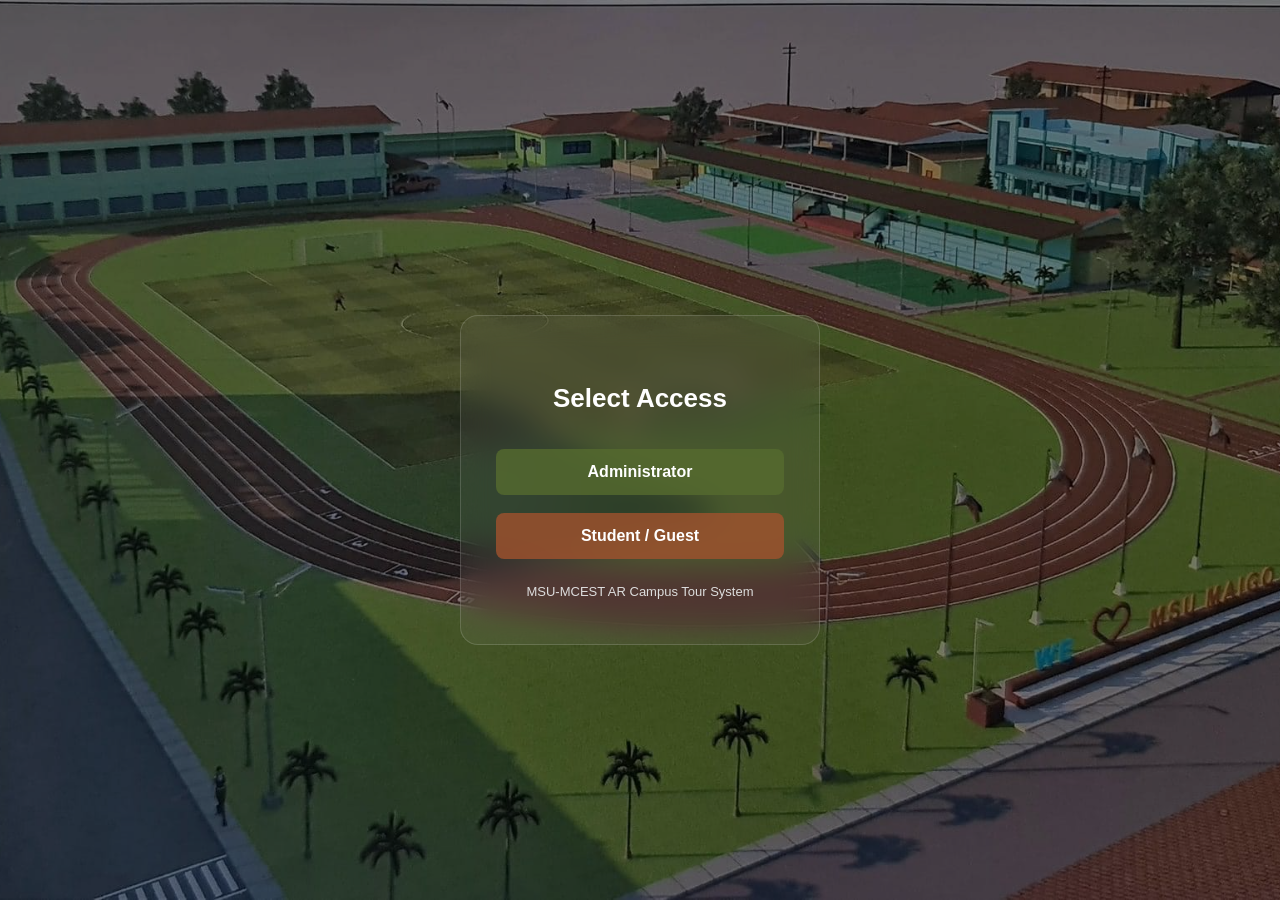
==== index.html @ 272535fd "Initial commit via Netlify [skip ci]" ====
<!DOCTYPE html>
<html lang="en">
<head>
<meta charset="UTF-8">

<!-- IMPORTANT FOR MOBILE VIEW -->
<meta name="viewport" content="width=device-width, initial-scale=1.0">

<title>MSU-MCEST Role Selection</title>

<style>
* {
  box-sizing: border-box;
}

html, body {
  margin: 0;
  height: 100%;
  font-family: "Segoe UI", Arial, sans-serif;
}

/* NAVBAR */
nav {
  position: fixed;
  top: 0;
  left: 0;
  width: 100%;
  height: 60px;
  padding: 0 40px;
  display: flex;
  justify-content: flex-end;
  align-items: center;
  z-index: 10;
  background: rgba(0, 0, 0, 0.25);
  backdrop-filter: blur(6px);
}

nav a {
  color: #fff;
  text-decoration: none;
  margin-left: 25px;
  padding: 8px 14px;
  border-radius: 6px;
}

/* BACKGROUND */
.slideshow {
  position: fixed;
  inset: 0;
  z-index: -2;
}

.slide {
  position: absolute;
  inset: 0;
  background-size: cover;
  background-position: center;
  opacity: 0;
  transition: opacity 1.2s ease-in-out;
}

.slide.active {
  opacity: 1;
}

.overlay-bg {
  position: fixed;
  inset: 0;
  background: rgba(0,0,0,0.45);
  z-index: -1;
}

/* CENTER LAYOUT */
body {
  display: flex;
  align-items: center;
  justify-content: center;
  padding-top: 60px;
}

/* CARD (DESKTOP DEFAULT) */
.selection-card {
  width: 360px;
  background: rgba(255,255,255,0.05);
  border-radius: 18px;
  padding: 45px 35px;
  text-align: center;
  backdrop-filter: blur(15px);
  border: 1px solid rgba(255,255,255,0.15);
}

.selection-card h2 {
  margin-bottom: 35px;
  font-size: 26px;
  color: #fff;
}

/* BUTTONS */
.selection-card a {
  display: block;
  width: 100%;
  padding: 14px 0;
  margin-bottom: 18px;
  border-radius: 8px;
  text-decoration: none;
  font-weight: 600;
  color: #fff;
  transition: 0.3s;
}

.selection-card a.admin {
  background: rgba(85, 107, 47, 0.8);
}

.selection-card a.admin:hover {
  background: rgba(59, 79, 32, 0.9);
}

.selection-card a.guest {
  background: rgba(160, 82, 45, 0.8);
}

.selection-card a.guest:hover {
  background: rgba(123, 63, 31, 0.9);
}

.footer-text {
  margin-top: 25px;
  font-size: 13px;
  color: #ddd;
}

/* ========================= */
/* 📱 MOBILE + TABLET FIX */
/* ========================= */

@media (max-width: 768px) {

  nav {
    justify-content: center;
    padding: 0;
  }

  nav a {
    margin-left: 10px;
    margin-right: 10px;
    font-size: 14px;
  }

  /* CARD FULL WIDTH ON MOBILE */
  .selection-card {
    width: 90%;
    padding: 25px;
  }

  .selection-card h2 {
    font-size: 20px;
  }

  .selection-card a {
    font-size: 15px;
    padding: 12px 0;
  }
}

</style>
</head>

<body>



<!-- BACKGROUND -->
<div class="slideshow">
  <div class="slide active" style="background-image:url('images/building1.jpg')"></div>
  <div class="slide" style="background-image:url('images/building2.jpg')"></div>
  <div class="slide" style="background-image:url('images/building3.jpg')"></div>
</div>

<div class="overlay-bg"></div>

<!-- CARD -->
<div class="selection-card">
  <h2>Select Access</h2>

  <a href="admin.html" class="admin">Administrator</a>
  <a href="student.html" class="guest">Student / Guest</a>

  <div class="footer-text">
    MSU-MCEST AR Campus Tour System
  </div>
</div>

<!-- SLIDESHOW -->
<script>
  const slides = document.querySelectorAll('.slide');
  let current = 0;

  setInterval(() => {
    slides[current].classList.remove('active');
    current = (current + 1) % slides.length;
    slides[current].classList.add('active');
  }, 3000);
</script>

</body>
</html>
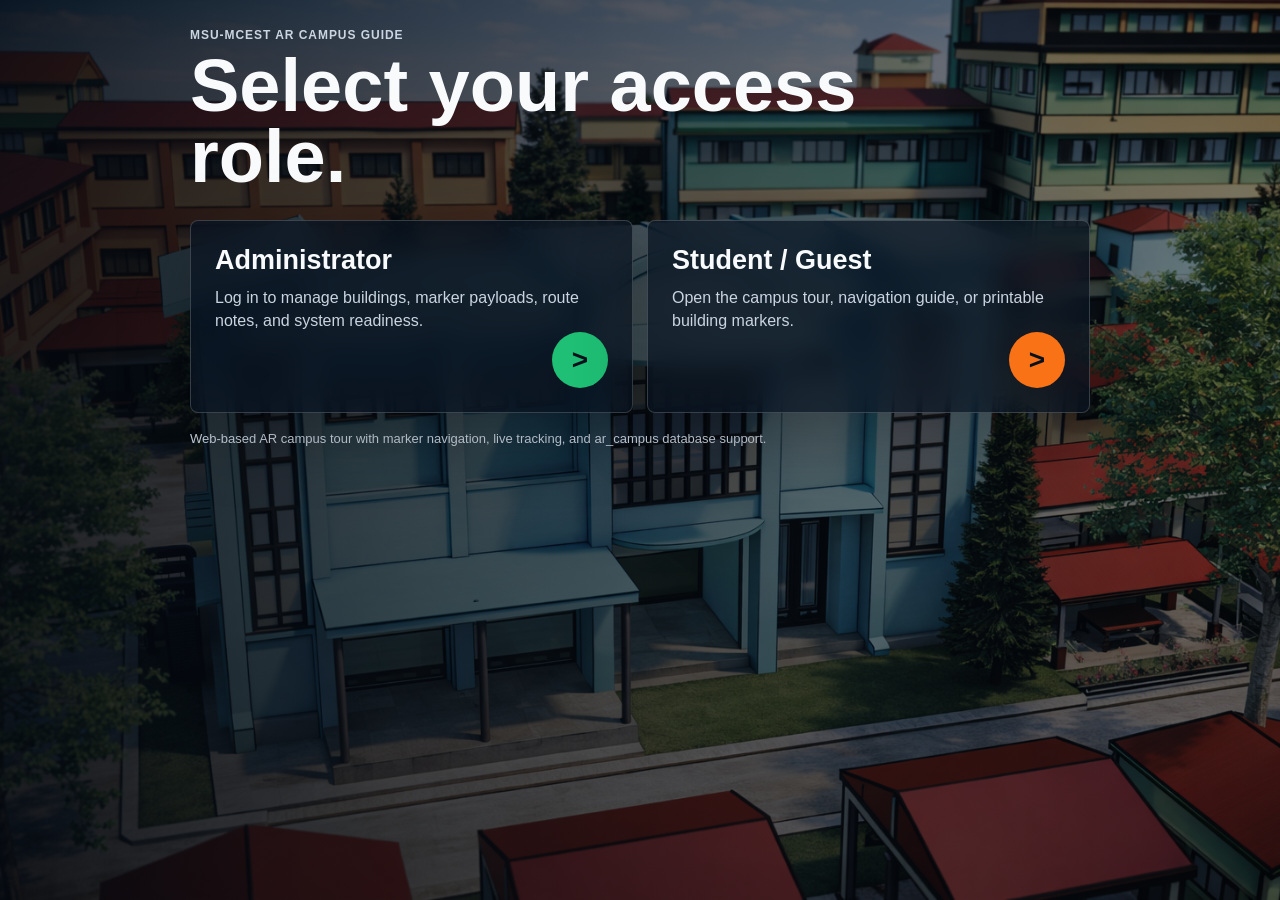
==== commit 3c2b3fb5: "update" ====
--- a/index.html
+++ b/index.html
@@ -2,206 +2,122 @@
 <html lang="en">
 <head>
 <meta charset="UTF-8">
-
-<!-- IMPORTANT FOR MOBILE VIEW -->
 <meta name="viewport" content="width=device-width, initial-scale=1.0">
-
-<title>MSU-MCEST Role Selection</title>
-
+<title>MSU-MCEST AR Campus Guide</title>
+<script src="orientation-lock.js" defer></script>
 <style>
-* {
-  box-sizing: border-box;
+:root {
+  --ink: #f8fafc;
+  --muted: #cbd5e1;
+  --line: rgba(255,255,255,.18);
+  --panel: rgba(8, 19, 32, .72);
+  --admin: #1fbf75;
+  --student: #f97316;
 }
-
-html, body {
-  margin: 0;
-  height: 100%;
-  font-family: "Segoe UI", Arial, sans-serif;
-}
-
-/* NAVBAR */
-nav {
-  position: fixed;
-  top: 0;
-  left: 0;
-  width: 100%;
-  height: 60px;
-  padding: 0 40px;
-  display: flex;
-  justify-content: flex-end;
-  align-items: center;
-  z-index: 10;
-  background: rgba(0, 0, 0, 0.25);
-  backdrop-filter: blur(6px);
-}
-
-nav a {
-  color: #fff;
-  text-decoration: none;
-  margin-left: 25px;
-  padding: 8px 14px;
-  border-radius: 6px;
-}
-
-/* BACKGROUND */
-.slideshow {
-  position: fixed;
-  inset: 0;
-  z-index: -2;
-}
-
+* { box-sizing: border-box; }
+html, body { margin: 0; min-height: 100%; font-family: "Segoe UI", Arial, sans-serif; color: var(--ink); }
+body { display: grid; place-items: center; padding: 28px; background: #09111d; }
+.slides, .slides::after { position: fixed; inset: 0; z-index: -2; }
+.slides::after { content: ""; z-index: 1; background: linear-gradient(90deg, rgba(4,9,16,.86), rgba(4,9,16,.48)); }
 .slide {
   position: absolute;
   inset: 0;
   background-size: cover;
   background-position: center;
   opacity: 0;
-  transition: opacity 1.2s ease-in-out;
+  transition: opacity 900ms ease;
 }
-
-.slide.active {
-  opacity: 1;
+.slide.active { opacity: 1; }
+main { width: min(900px, 100%); }
+.brand { margin-bottom: 28px; }
+.brand p { margin: 0 0 8px; color: var(--muted); font-weight: 800; letter-spacing: .08em; font-size: 12px; text-transform: uppercase; }
+h1 { margin: 0; max-width: 760px; font-size: clamp(36px, 7vw, 74px); line-height: .96; letter-spacing: 0; }
+.choices { display: grid; grid-template-columns: repeat(2, minmax(0, 1fr)); gap: 14px; }
+.choice {
+  min-height: 190px;
+  border: 1px solid var(--line);
+  border-radius: 8px;
+  padding: 24px;
+  display: flex;
+  flex-direction: column;
+  justify-content: space-between;
+  color: var(--ink);
+  text-decoration: none;
+  background: var(--panel);
+  backdrop-filter: blur(14px);
+  box-shadow: 0 22px 70px rgba(0,0,0,.28);
 }
-
-.overlay-bg {
-  position: fixed;
-  inset: 0;
-  background: rgba(0,0,0,0.45);
-  z-index: -1;
+.choice strong { font-size: 27px; }
+.choice span { color: var(--muted); line-height: 1.45; margin-top: 10px; display: block; }
+.choice b {
+  width: 56px;
+  height: 56px;
+  border-radius: 50%;
+  display: grid;
+  place-items: center;
+  font-size: 28px;
+  align-self: flex-end;
+  color: #07111d;
 }
-
-/* CENTER LAYOUT */
-body {
-  display: flex;
-  align-items: center;
-  justify-content: center;
-  padding-top: 60px;
+.admin b { background: var(--admin); }
+.student b { background: var(--student); }
+.footer {
+  margin-top: 18px;
+  color: var(--muted);
+  font-size: 13px;
 }
-
-/* CARD (DESKTOP DEFAULT) */
-.selection-card {
-  width: 360px;
-  background: rgba(255,255,255,0.05);
-  border-radius: 18px;
-  padding: 45px 35px;
-  text-align: center;
-  backdrop-filter: blur(15px);
-  border: 1px solid rgba(255,255,255,0.15);
+@media (max-width: 700px) {
+  body { place-items: end center; padding: 18px; }
+  .choices { grid-template-columns: 1fr; }
+  .choice { min-height: 150px; }
 }
-
-.selection-card h2 {
-  margin-bottom: 35px;
-  font-size: 26px;
-  color: #fff;
-}
-
-/* BUTTONS */
-.selection-card a {
-  display: block;
-  width: 100%;
-  padding: 14px 0;
-  margin-bottom: 18px;
-  border-radius: 8px;
-  text-decoration: none;
-  font-weight: 600;
-  color: #fff;
-  transition: 0.3s;
-}
-
-.selection-card a.admin {
-  background: rgba(85, 107, 47, 0.8);
-}
-
-.selection-card a.admin:hover {
-  background: rgba(59, 79, 32, 0.9);
-}
-
-.selection-card a.guest {
-  background: rgba(160, 82, 45, 0.8);
-}
-
-.selection-card a.guest:hover {
-  background: rgba(123, 63, 31, 0.9);
-}
-
-.footer-text {
-  margin-top: 25px;
-  font-size: 13px;
-  color: #ddd;
-}
-
-/* ========================= */
-/* 📱 MOBILE + TABLET FIX */
-/* ========================= */
-
-@media (max-width: 768px) {
-
-  nav {
-    justify-content: center;
-    padding: 0;
-  }
-
-  nav a {
-    margin-left: 10px;
-    margin-right: 10px;
-    font-size: 14px;
-  }
-
-  /* CARD FULL WIDTH ON MOBILE */
-  .selection-card {
-    width: 90%;
-    padding: 25px;
-  }
-
-  .selection-card h2 {
-    font-size: 20px;
-  }
-
-  .selection-card a {
-    font-size: 15px;
-    padding: 12px 0;
-  }
-}
-
 </style>
 </head>
-
 <body>
-
-
-
-<!-- BACKGROUND -->
-<div class="slideshow">
-  <div class="slide active" style="background-image:url('images/building1.jpg')"></div>
-  <div class="slide" style="background-image:url('images/building2.jpg')"></div>
-  <div class="slide" style="background-image:url('images/building3.jpg')"></div>
+<div class="slides" aria-hidden="true">
+  <div class="slide active" style="background-image:url('images/1background.png')"></div>
+  <div class="slide" style="background-image:url('images/2background.png')"></div>
+  <div class="slide" style="background-image:url('images/3background.png')"></div>
+  <div class="slide" style="background-image:url('images/4background.png')"></div>
+  <div class="slide" style="background-image:url('images/5background.png')"></div>
+  <div class="slide" style="background-image:url('images/6background.png')"></div>
 </div>
 
-<div class="overlay-bg"></div>
+<main>
+  <section class="brand">
+    <p>MSU-MCEST AR Campus Guide</p>
+    <h1>Select your access role.</h1>
+  </section>
 
-<!-- CARD -->
-<div class="selection-card">
-  <h2>Select Access</h2>
+  <section class="choices" aria-label="Role selection">
+    <a class="choice admin" href="login.html">
+      <div>
+        <strong>Administrator</strong>
+        <span>Log in to manage buildings, marker payloads, route notes, and system readiness.</span>
+      </div>
+      <b aria-hidden="true">></b>
+    </a>
 
-  <a href="admin.html" class="admin">Administrator</a>
-  <a href="student.html" class="guest">Student / Guest</a>
+    <a class="choice student" href="student.html">
+      <div>
+        <strong>Student / Guest</strong>
+        <span>Open the campus tour, navigation guide, or printable building markers.</span>
+      </div>
+      <b aria-hidden="true">></b>
+    </a>
+  </section>
 
-  <div class="footer-text">
-    MSU-MCEST AR Campus Tour System
-  </div>
-</div>
+  <div class="footer">Web-based AR campus tour with marker navigation, live tracking, and ar_campus database support.</div>
+</main>
 
-<!-- SLIDESHOW -->
 <script>
-  const slides = document.querySelectorAll('.slide');
-  let current = 0;
-
-  setInterval(() => {
-    slides[current].classList.remove('active');
-    current = (current + 1) % slides.length;
-    slides[current].classList.add('active');
-  }, 3000);
+const slides = document.querySelectorAll(".slide");
+let current = 0;
+setInterval(() => {
+  slides[current].classList.remove("active");
+  current = (current + 1) % slides.length;
+  slides[current].classList.add("active");
+}, 3200);
 </script>
-
 </body>
-</html>+</html>
